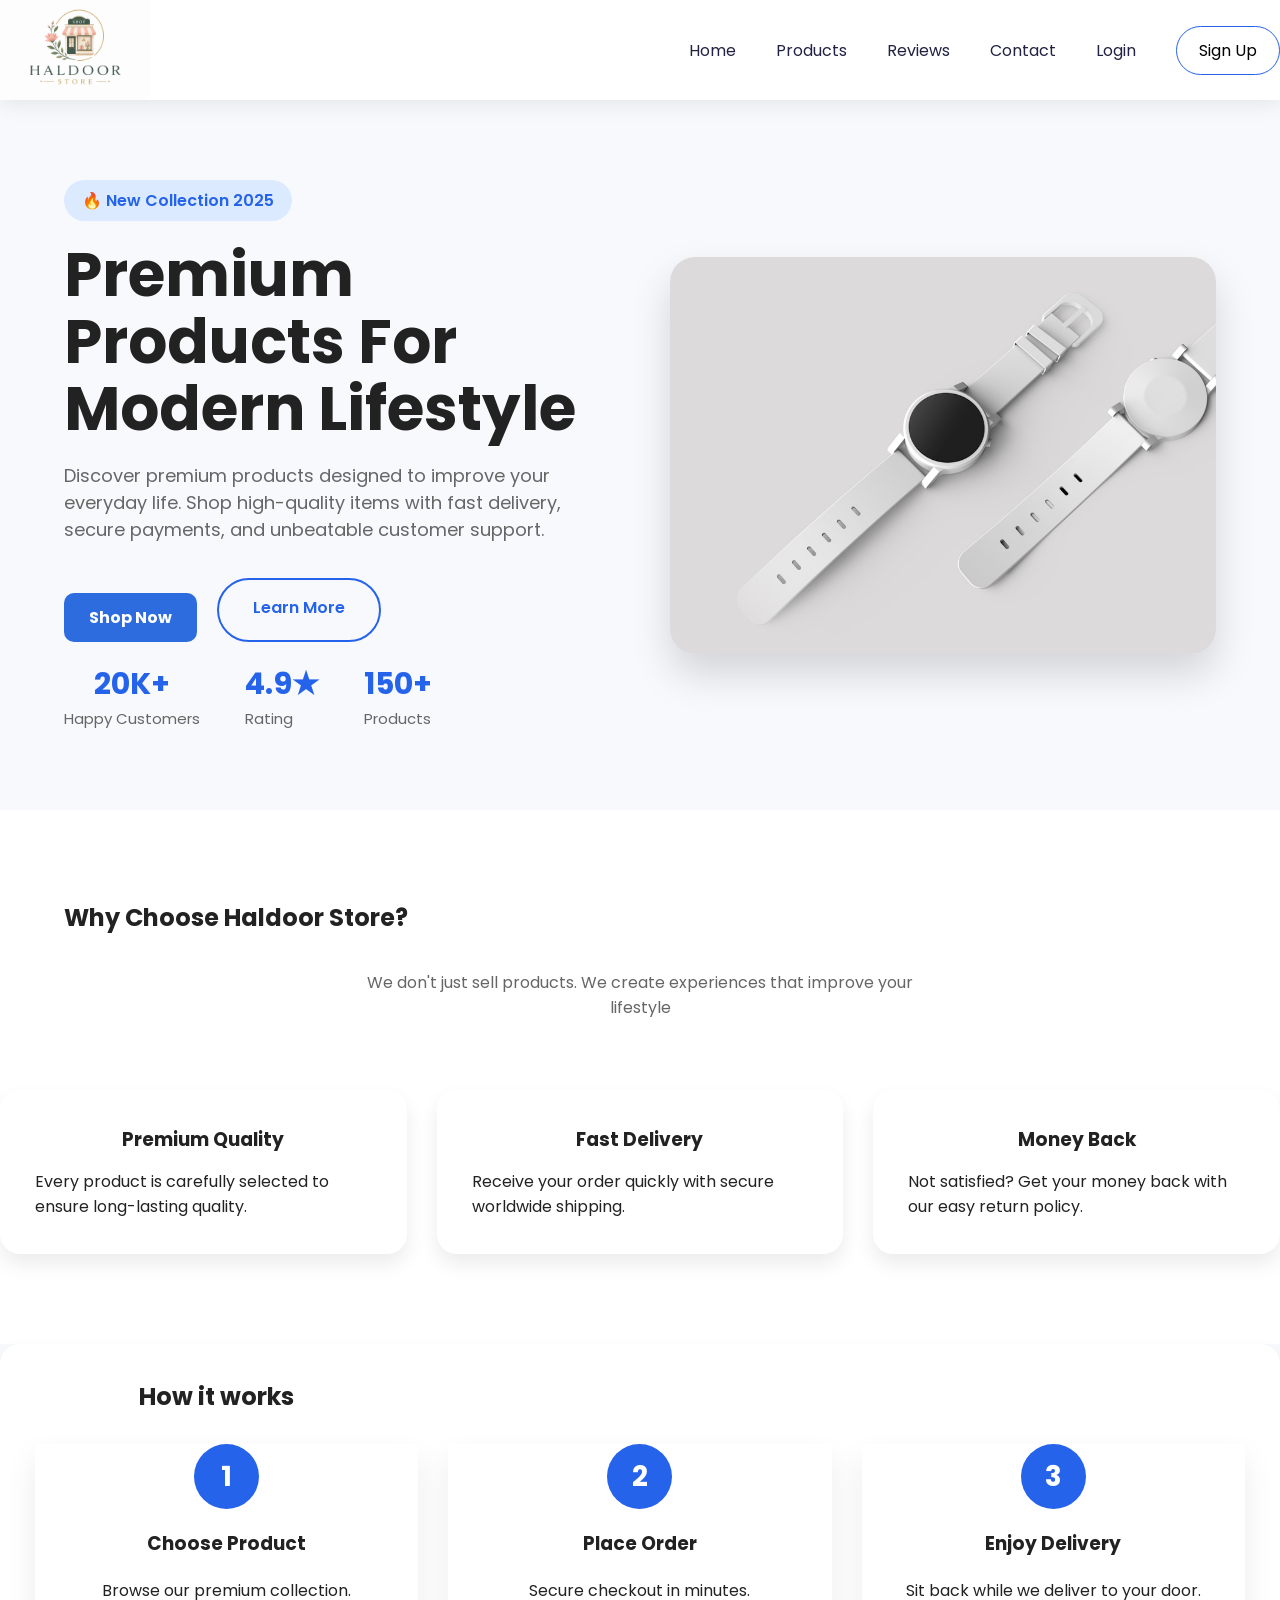
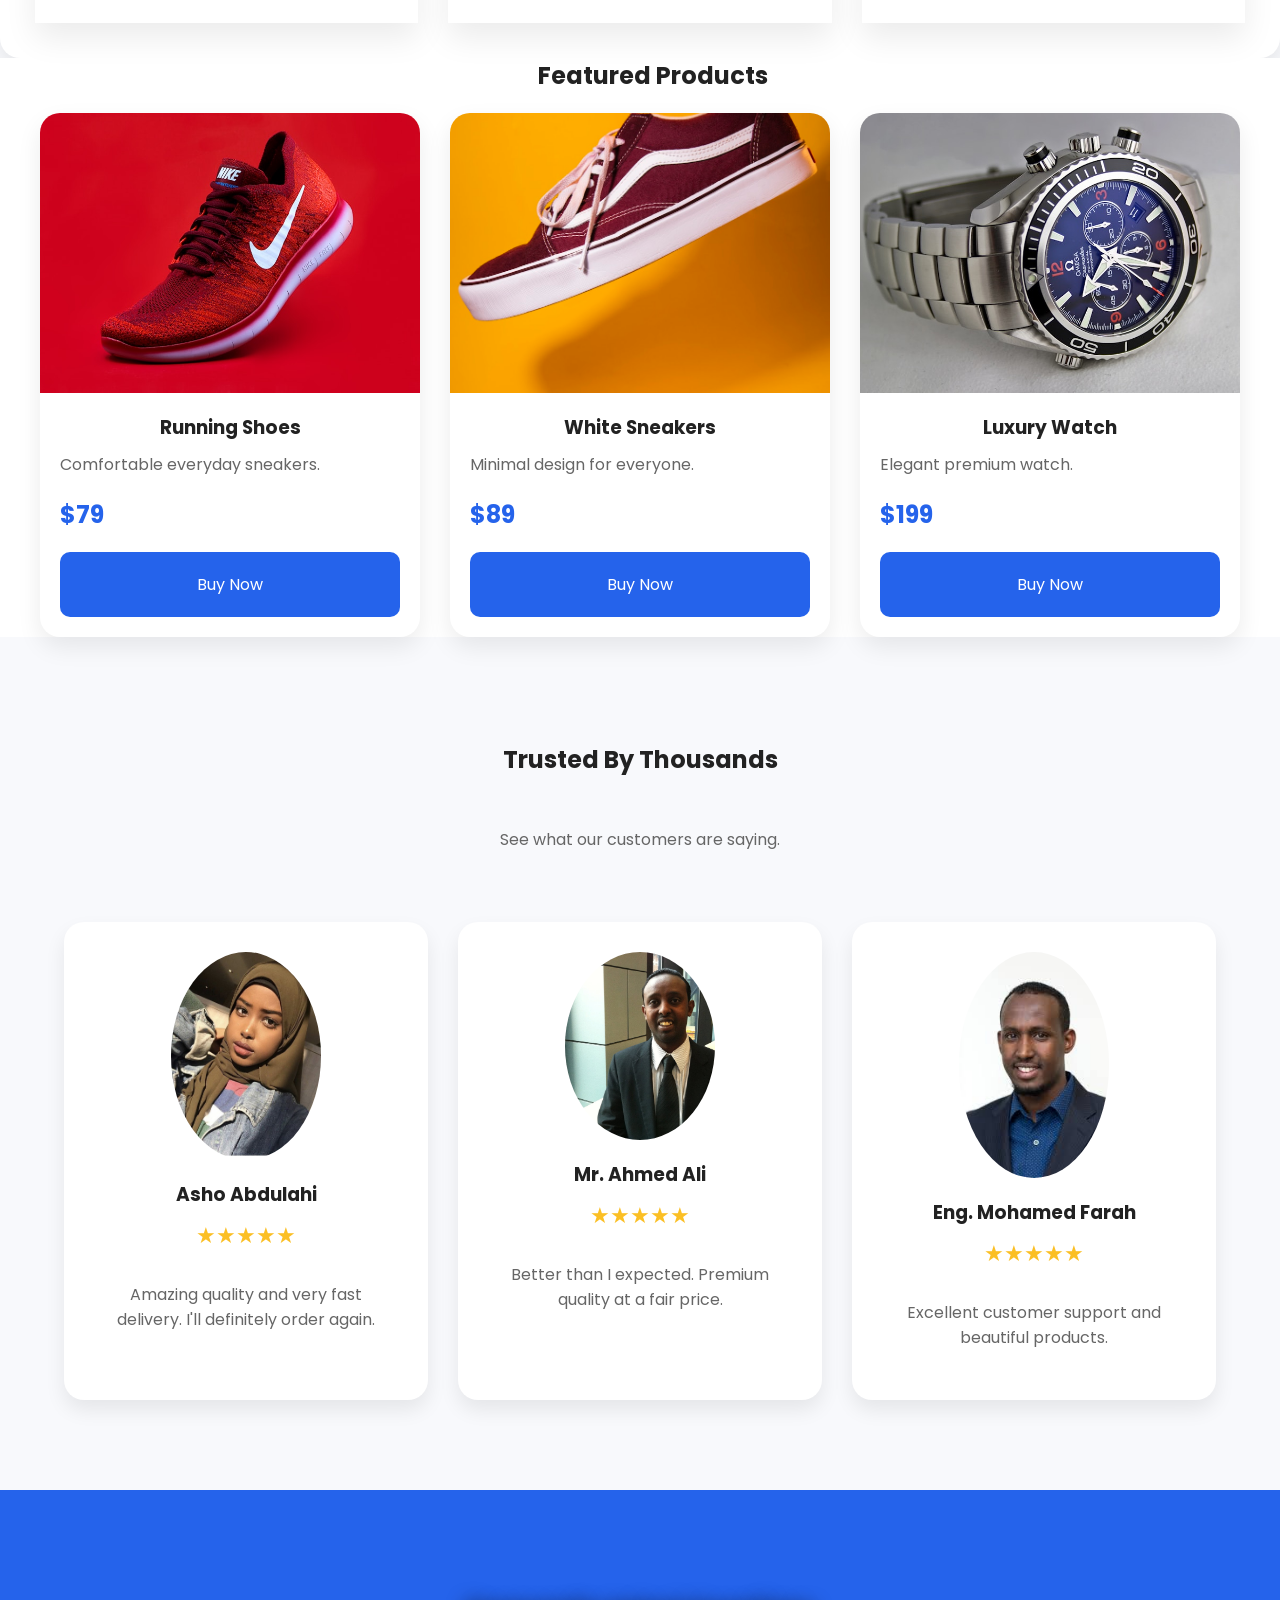
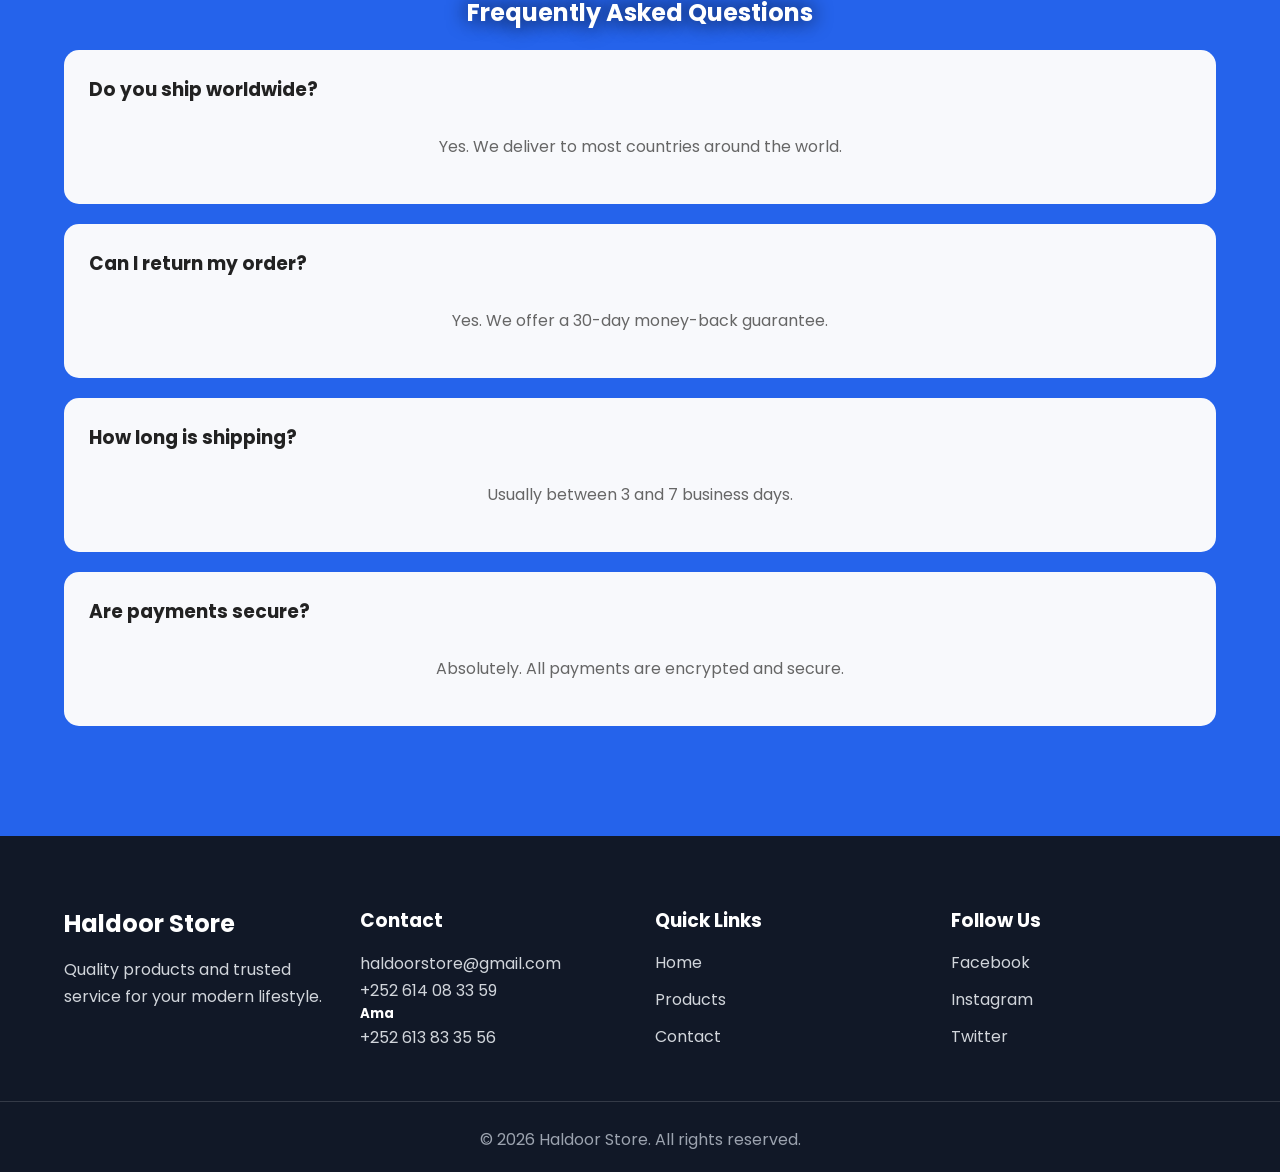
==== index.html @ 2390b9f6 "Add files via upload" ====
<!doctype html>
<html lang="en">

<head>
  <meta charset="UTF-8" />
  <meta name="viewport" content="width=device-width, initial-scale=1.0" />
  <title>Haldoor Store</title>
  <link rel="stylesheet" href="css/qurxin.css">
  <link rel="shortcut icon" href="images/favicon.png" type="image/x-icon">
</head>

<body>
  <header>
    <nav class="navbar">
      <div class="logo">
        <img src="images/logo.png" alt="Haldoor logo" />
      </div>
      <div class="links">
        <ul>
          <li><a href="index.html">Home</a></li>

          <li><a href="products.html">Products</a></li>

          <li><a href="Reviews.html">Reviews</a></li>

          <li><a href="contact.html">Contact</a></li>

          <li><a href="login.html">Login</a></li>

          <li><a href="register.html" class="btn-nav">Sign Up</a></li>

        </ul>
      </div>
    </nav>
  </header>
  <section class="hero">
    <div class="hero-text">
      <div class="hero-tag">
        <span> 🔥 New Collection 2025 </span>
      </div>
      <h1>Premium Products For Modern Lifestyle</h1>
      <p>
        Discover premium products designed to improve your everyday life. Shop
        high-quality items with fast delivery, secure payments, and unbeatable
        customer support.
      </p>
      <div class="hero-btns">
        <a href="products.html" class="btn"> Shop Now </a>
        <a href="#" class="btn-outline"> Learn More </a>
      </div>
      <div class="stats">
        <div>
          <h3>20K+</h3>
          <p>Happy Customers</p>
        </div>
        <div>

          <h3>4.9★</h3>

          <p>Rating</p>
        </div>

        <div>
          <h3>150+</h3>

          <p>Products</p>
        </div>
      </div>
    </div>
    <div class="hero-img">
      <img src="images/watch.jpg" alt="">
    </div>


  </section>
  <section class="value">
    <div class="container">
      <h1>Why Choose Haldoor Store?</h1>
      <p class="section-text">We don't just sell products. We create experiences that improve your lifestyle</p>
    </div>
    <div class="cards">

      <div class="card">

        <h3>Premium Quality</h3>

        <p>

          Every product is carefully selected to ensure long-lasting quality.

        </p>
      </div>
      <div class="card">
        <h3>Fast Delivery</h3>
        <p>Receive your order quickly with secure worldwide shipping.</p>

      </div>
      <div class="card">

        <h3>Money Back</h3>

        <p>

          Not satisfied?
          Get your money back with our easy return policy.

        </p>

  </section>
  <!-- HOW IT WORKS -->
  <section class="steps">
    <div class="container2">
      <h2>How it works</h2>
      <div class="step-grid">

        <div class="step">

          <div class="number">
            1
          </div>

          <h3>Choose Product</h3>

          <p>

            Browse our premium collection.

          </p>

        </div>

        <div class="step">

          <div class="number">
            2
          </div>

          <h3>Place Order</h3>

          <p>

            Secure checkout in minutes.

          </p>

        </div>

        <div class="step">

          <div class="number">
            3
          </div>

          <h3>Enjoy Delivery</h3>

          <p>

            Sit back while we deliver to your door.

          </p>

        </div>

      </div>

    </div>

  </section>
  <!-- FEATURED PRODUCTS -->
  <section class="products">

    <div class="container3">

      <h2>

        Featured Products

      </h2>

      <div class="product-grid">

        <div class="product">

          <img src="images/shoes2-product.jpg">

          <h3>Running Shoes</h3>

          <p>

            Comfortable everyday sneakers.

          </p>

          <span>$79</span>

          <a href="#">
            Buy Now
          </a>

        </div>

        <div class="product">

          <img src="images/shoes1.jpg">

          <h3>White Sneakers</h3>

          <p>

            Minimal design for everyone.

          </p>

          <span>$89</span>

          <a href="#">
            Buy Now
          </a>

        </div>

        <div class="product">

          <img src="images/watchp-product.jpg">

          <h3>Luxury Watch</h3>

          <p>

            Elegant premium watch.

          </p>

          <span>$199</span>

          <a href="#">
            Buy Now
          </a>

        </div>

      </div>

    </div>

  </section>


  </section>
  <!-- TESTIMONIALS -->

  <section class="testimonials">

    <div class="container">

      <h2>Trusted By Thousands</h2>

      <p class="section-text">
        See what our customers are saying.
      </p>

      <div class="testimonial-grid">

        <div class="testimonial">

          <img src="images/customer1.jpg">

          <h3>Asho Abdulahi</h3>

          <span>★★★★★</span>

          <p>
            Amazing quality and very fast delivery.
            I'll definitely order again.
          </p>

        </div>

        <div class="testimonial">

          <img src="images/customer3.jpg">

          <h3>Mr. Ahmed Ali</h3>

          <span>★★★★★</span>

          <p>
            Better than I expected.
            Premium quality at a fair price.
          </p>

        </div>

        <div class="testimonial">

          <img src="images/customer2.jpg">

          <h3>Eng. Mohamed Farah</h3>

          <span>★★★★★</span>

          <p>
            Excellent customer support and beautiful products.
          </p>

        </div>

      </div>

    </div>


  </section>

  <!-- FAQ -->

  <section class="faq">

    <div class="container">

      <h2 style="margin-bottom: 5px;">Frequently Asked Questions</h2>

      <div class="faq-box">

        <h3>Do you ship worldwide?</h3>

        <p>
          Yes. We deliver to most countries around the world.
        </p>

      </div>

      <div class="faq-box">

        <h3>Can I return my order?</h3>

        <p>
          Yes. We offer a 30-day money-back guarantee.
        </p>

      </div>

      <div class="faq-box">

        <h3>How long is shipping?</h3>

        <p>
          Usually between 3 and 7 business days.
        </p>

      </div>

      <div class="faq-box">

        <h3>Are payments secure?</h3>

        <p>
          Absolutely. All payments are encrypted and secure.
        </p>

      </div>

    </div>

  </section>
  <!-- FOOTER -->
  <footer>
    <div class="containerf footer-grid">
      <div>
        <h2>Haldoor Store</h2>
        <p>Quality products and trusted service for your modern lifestyle.</p>
      </div>
      <div>
        <h3>Contact</h3>
        <p>haldoorstore@gmail.com</p>
        <p>+252 614 08 33 59</p>
        <h5>Ama</h5>
        <p>+252 613 83 35 56</p>
      </div>
      <div>
        <h3>Quick Links</h3>
        <a href="index.html">Home</a>
        <a href="products.html">Products</a>
        <a href="contact.html">Contact</a>
      </div>
      <div>
        <h3>Follow Us</h3>
        <a href="#">Facebook</a>
        <a href="#">Instagram</a>
        <a href="#">Twitter</a>
      </div>
    </div>
    <div class="copyright">&copy; 2026 Haldoor Store. All rights reserved.</div>
  </footer>


</body>

</html>
---- css/qurxin.css ----
@import url("https://fonts.googleapis.com/css2?family=Poppins:wght@100;200;300;400;500;600;700;800;900&display=swap");

* {
  margin: 0;
  padding: 0;
  box-sizing: border-box;
}
body {
  font-family: "Poppins", sans-serif;
  background: #f8f9fc;
  color: #222;
}
header {
  background: #fff;
  position: sticky;
  top: 0;
  box-shadow: 0 5px 20px rgba(0, 0, 0, 0.08);
  z-index: 999;
}
.navbar {
  display: flex;
  justify-content: space-between;
  align-items: center;
}
.links ul {
  display: flex;
  list-style: none;
  align-items: center;
  gap: 40px;
  justify-content: space-between;
}
.links ul li a {
  text-decoration: none;
  color: #224;
}
.links a:hover {
  color: #719367;
}
.btn-nav {
  padding: 12px 22px;
  border-radius: 50px;
  border: 1px solid #2563eb;
  margin-bottom: 17px;
}
.navbar .btn-nav {
  text-decoration: none;
  color: #000;
}
.navbar .btn-nav:hover {
  background: #2563eb;
  color: white;
}
.btn-outline a{
    text-decoration: none;
}
.btn-outline a:hover{
    text-decoration: underline;
}

.logo img {
  width: 150px;
}
img {
  max-width: 100%;
  display: block;
}
/*hero*/
.hero {
  display: grid;
  grid-template-columns: repeat(2, 1fr);
  align-items: center;
  gap: 60px;
  width: 90%;
  max-width: 1200px;
  margin: auto;
  padding: 80px 0;
}
.hero-tag {
  display: inline-block;
  background: #dbeafe;
  color: #2563eb;
  padding: 8px 18px;
  border-radius: 30px;
  margin-bottom: 20px;
  font-weight: 600;
}
.hero h1 {
  font-size: 61px;
  line-height: 1.1;
  margin-bottom: 20px;
}
.hero p {
  font-size: 18px;
  color: #666;
  margin-bottom: 35px;
}
.hero-btns {
  display: flex;
  gap: 20px;
  border-radius: 40px;
  font-weight: 600;
}
.btn {
  background: #2563eb;
  color: white;
  border-radius: 40px;
  font-weight: 600;
  padding: 16px 34px;
  text-decoration: none;
}
.btn:hover {
  background: #1747b8;
}
.btn-outline {
  border: 2px solid #2563eb;
  padding: 15px 34px;
  border-radius: 40px;
  color: #2563eb;
  font-weight: 600;
  text-decoration: none;
}
.btn-outline:hover{
    text-decoration:underline;

}
.btn-outline:active {
  background: #224;
}
.btn-outline:hover {
  background: rgb(189, 189, 203);
}
.stats {
  display: flex;
  gap: 45px;
  flex-wrap: wrap;
}
.stats p {
  margin: 0;
  font-size: 15px;
}
.stats h3 {
  font-size: 30px;
  margin-top: 20px;
  color: #2563eb;
}
.hero-img img {
  border-radius: 25px;
  box-shadow: 0 20px 40px rgba(0, 0, 0, 0.15);
}
/* value */

.value {
  background: white;
}
.cards {
  display: grid;
  grid-template-columns: repeat(3, 1fr);
  gap: 30px;
}
.card {
  background: #fff;
  padding: 35px;
  border-radius: 20px;
  box-shadow: 0 10px 20px rgba(0, 0, 0, 0.08);
}
.card:hover {
  transform: translateY(-10px);
}
.card h3 {
  margin-bottom: 15px;
}
.container {
  width: 90%;
  max-width: 1200px;
  margin: auto;
}

section {
  padding: 90px 0;
}
h1,
h2,
h3 {
  font-weight: 700;
}
.section-text {
  text-align: center;
  max-width: 650px;
  margin: 15px auto 50px;
  color: #666;
}
.container h1 {
  font-weight: 700;
}

/* steps  */

.steps {
  background: white;
}
.step-grid {
  display: grid;
  grid-template-columns: repeat(3, 1fr);
  gap: 30px;
}
.steps {
  background: white;
  padding: 35px;
  text-align: center;
  border-radius: 20px;
  box-shadow: 0 10px 20px rgba(0, 0, 0, 0.08);
}
.number {
  background: #2563eb;
  border-radius: 50%;
  width: 65px;
  height: 65px;
  margin: auto;
  color: white;
  display: flex;
  justify-content: center;
  align-items: center;
  font-size: 28px;
  font-weight: bold;
  margin-bottom: 20px;
}
.step p {
  margin-bottom: 20px;
}
.container2 h2 {
  margin-right: 70%;
  margin-bottom: 30px;
  font-weight: 700;
}
.step {
  box-shadow: 0 15px 30px rgba(0, 0, 0, 0.08);
}
.step h3 {
  margin: 20px 0;
}
/* features products  */
.products {
  background: #fff;
  padding: 0 40px;
}
.product-grid {
  display: grid;
  grid-template-columns: repeat(3, 1fr);
  gap: 30px;
}
.product {
  background: #fff;
  border-radius: 20px;
  overflow: hidden;
  box-shadow: 0 10px 25px rgba(0, 0, 0, 0.08);
}
.product img {
  width: 100%;
  height: 280px;
  object-fit: cover;
}
.product:hover {
  transform: translateY(-10px);
}
.product h3 {
  padding: 20px 20px 10px;
}
.product p {
  padding: 0 20px;
  color: #666;
}
.product span {
  display: block;
  padding: 20px;
  font-size: 24px;
  font-weight: 700;
  color: #2563eb;
}
.product a {
  display: block;
  margin: 0 20px 20px;
  text-align: center;
  background: #2563eb;
  color: white;
  border-radius: 10px;
  text-decoration: none;
  padding: 20px;
}
.products h2 {
  margin-bottom: 20px;
  margin-left: 25px;
}
/* testimonials */
.testimonials {
  background: #f8f9fc;
}
.testimonial-grid {
  display: grid;
  grid-template-columns: repeat(3, 1fr);
  gap: 30px;
}
.testimonial {
  background: #fff;
  padding: 30px;
  border-radius: 20px;
  text-align: center;
  box-shadow: 0 10px 20px rgba(0, 0, 0, 0.08);
}
.testimonial img {
  width: 150px;
  height: auto;
  object-fit: cover;
  border-radius: 50%;
  margin: auto;
  margin-bottom: 20px;
}

.testimonial span {
  color: #fbbf24;
  font-size: 22px;
  display: block;
  margin: 10px 0;
}
/* frequantly asked quastions */
.faq {
  background: #2563eb;
}
.faq-box {
  background-color: #f8f9fc;
  padding: 25px;
  border-radius: 15px;
  margin-bottom: 20px;
}
.faq-box h3 {
  margin-bottom: 10px;
  text-align: left;
}
.faq .container h2 {
  color: white;
  text-shadow: 0 0 20px #080809;
}
/* footer */
footer {
  background: #111827;
  color: #fff;
  padding: 70px 0 20px;
}

.containerf {
  width: 90%;
  max-width: 1200px;
  margin: auto;
}

.footer-grid {
  display: grid;
  grid-template-columns: repeat(4, 1fr);
  gap: 30px;
}

.footer-grid h2,
.footer-grid h3 {
  margin-bottom: 15px;
  text-align: left;
}

.footer-grid p {
  color: #d1d5db;
  line-height: 1.7;
}

.footer-grid a {
  display: block;
  text-decoration: none;
  color: #d1d5db;
  margin-top: 12px;
  transition: 0.3s;
}

.footer-grid a:hover {
  color: #36d150;
}

.copyright {
  text-align: center;
  margin-top: 50px;
  padding-top: 25px;
  border-top: 1px solid rgba(255, 255, 255, 0.15);
  color: #9ca3af;
}
/* search product */
.search-box {
  position: relative;
  width: 157px;
  margin: 0 70px;
}
.search-box input {
  width: 100%;
  padding: 14px 50px 14px 18px;
  border: 2px solid #ddd;
  outline: none;
  font-size: 16px;
  background: #fff;
  box-shadow: 0 5px 15px rgba(0, 0, 0, 0.08);
  border-radius: 50px;
}

.search-box input:hover {
  width: 230px;
}

.search-box input::placeholder {
  color: #999;
}
/* review saction */
.review {
  width: 90%;
}
.review-rate p {
  text-align: center;
}
/* Customer Success Stories */

.success {
  background: #f8f9fc;
  padding-bottom: 30px;
  margin-bottom: 70px;
}

.success .title {
  text-align: center;
}

.success .title h2 {
  font-size: 40px;
  margin-bottom: 15px;
}

.success .title p {
  color: #666;
  max-width: 650px;
  margin: auto;
  margin-bottom: 30px;
}

.success-container {
  display: grid;
  grid-template-columns: repeat(2, 1fr);
  gap: 30px;
}

.story-card {
  background: #fff;
  padding: 35px;
  border-radius: 20px;
  box-shadow: 0 10px 25px rgba(0, 0, 0, 0.08);
  transition: 0.3s;
}

.story-card:hover {
  transform: translateY(-8px);
}

.story-card h3 {
  margin-bottom: 20px;
  color: #2563eb;
}

.story-card p {
  color: #555;
  line-height: 1.8;
}
/* rating review */
.rating-section {
  padding: 20px 0;
}

.container-rt {
  margin: auto;
  width: 100%;
  background: #fff;
  padding: 40px;
  border-radius: 12px;
  box-shadow: 0 10px 30px rgba(0, 0, 0, 0.08);
}

h2,
h3 {
  text-align: center;
}

.ratings p {
  display: flex;
  justify-content: space-between;
  padding: 8px 0;
  border-bottom: 1px solid #eee;
  font-size: 16px;
}

.features {
  list-style: none;
  padding: 0;
  margin-top: 20px;
}

.features li {
  padding: 8px 0;
  position: relative;
  padding-left: 20px;
  list-style-type: circle;
}
/* call to action */

.cta {
  text-align: center;
  margin-top: 30px;
  padding: 20px;
  background: #f0f4ff;
  border-radius: 10px;
}

.btn {
  display: inline-block;
  margin-top: 15px;
  padding: 12px 25px;
  background: #2d6cdf;
  color: white;
  text-decoration: none;
  border-radius: 10px;
  font-weight: bold;
}

.btn:hover {
  background: #1b4fb8;
}
/* login form */
.login-section {
  min-height: 100vh;
  display: flex;
  justify-content: center;
  align-items: center;
  background: #f8f9fc;
  padding: 40px 20px;
}

.login-form {
  width: 100%;
  max-width: 420px;
  background: #fff;
  padding: 40px;
  border-radius: 15px;
  box-shadow: 0 10px 30px rgba(0, 0, 0, 0.1);
}

.login-form h2 {
  text-align: center;
  color: #111827;
  margin-bottom: 10px;
}

.login-form p {
  text-align: center;
  color: #6b7280;
  margin-bottom: 25px;
}

.input-box {
  margin-bottom: 20px;
}

.input-box label {
  display: block;
  margin-bottom: 8px;
  font-weight: 600;
  color: #374151;
}

.input-box input {
  width: 100%;
  padding: 14px;
  border: 1px solid #d1d5db;
  border-radius: 8px;
  outline: none;
  font-size: 16px;
}

.input-box input:focus {
  border-color: #2563eb;
}

.remember {
  display: flex;
  justify-content: space-between;
  align-items: center;
  margin-bottom: 25px;
  font-size: 14px;
}

.remember a {
  text-decoration: none;
  color: #5236d1;
}

button {
  width: 100%;
  padding: 14px;
  background: #36d150;
  color: #fff;
  border: none;
  border-radius: 8px;
  font-size: 16px;
  cursor: pointer;
  transition: 0.3s;
}

button:hover {
  background: #2bb143;
}

.register {
  margin-top: 20px;
  text-align: center;
}

.register a {
  text-decoration: none;
  color: #36d150;
  font-weight: bold;
}
/* regoster */
.register-section {
  min-height: 100vh;
  display: flex;
  justify-content: center;
  align-items: center;
  background: #f8f9fc;
  padding: 40px 20px;
}

.register-form {
  width: 100%;
  max-width: 450px;
  background: #fff;
  padding: 40px;
  border-radius: 15px;
  box-shadow: 0 10px 30px rgba(0, 0, 0, 0.1);
}

.register-form h2 {
  text-align: center;
  color: #111827;
  margin-bottom: 10px;
}

.register-form p {
  text-align: center;
  color: #6b7280;
  margin-bottom: 25px;
}

.input-box {
  margin-bottom: 18px;
}

.input-box label {
  display: block;
  margin-bottom: 8px;
  font-weight: 600;
  color: #374151;
}

.input-box input {
  width: 100%;
  padding: 14px;
  border: 1px solid #d1d5db;
  border-radius: 8px;
  outline: none;
  font-size: 16px;
  transition: 0.3s;
}

.input-box input:focus {
  border-color: #36d150;
}

.terms {
  margin: 20px 0;
  font-size: 14px;
  color: #4b5563;
}

.terms input {
  margin-right: 8px;
}

button {
  width: 100%;
  padding: 14px;
  background: #36d150;
  color: #fff;
  border: none;
  border-radius: 8px;
  font-size: 16px;
  font-weight: 600;
  cursor: pointer;
  transition: 0.3s;
}

button:hover {
  background: #2bb143;
}

.login-link {
  margin-top: 20px;
  text-align: center;
}

.login-link a {
  color: #36d150;
  text-decoration: none;
  font-weight: 600;
}

.login-link a:hover {
  text-decoration: underline;
}
/* about */

.about-hero {
  padding: 70px 0;
  background: #f8f9fc;
}

.about-hero .container {
  width: 90%;
  max-width: 1200px;
  margin: auto;
  display: grid;
  grid-template-columns: repeat(2, 1fr);
  align-items: center;
  gap: 60px;
}

.about-image img {
  width: 100%;
  border-radius: 20px;
  box-shadow: 0 15px 30px rgba(0, 0, 0, 0.12);
}

.about-content .tag {
  display: inline-block;
  background: #dbeafe;
  color: #2563eb;
  padding: 8px 18px;
  border-radius: 30px;
  font-weight: 600;
  margin-bottom: 20px;
}

.about-content h1 {
  font-size: 52px;
  margin-bottom: 20px;
  line-height: 1.2;
}

.about-content p {
  color: #666;
  font-size: 18px;
  line-height: 1.8;
  margin-bottom: 35px;
}

.about-content .btn {
  display: inline-block;
  background: #2563eb;
  color: #fff;
  padding: 15px 35px;
  border-radius: 50px;
  text-decoration: none;
  transition: 0.3s;
}

.about-content .btn:hover {
  background: #1d4ed8;
}
/* Our Story */

.our-story {
  padding: 90px 0;
  background: #f8f9fc;
}

.our-story .container {
  width: 90%;
  max-width: 1200px;
  margin: auto;
  display: grid;
  grid-template-columns: repeat(2, 1fr);
  gap: 60px;
  align-items: center;
}
.story-image img {
  border-radius: 20px;
}

.story-content .tag {
  display: inline-block;
  background: #dbeafe;
  color: #2563eb;
  padding: 8px 18px;
  border-radius: 30px;
  font-weight: 600;
  margin-bottom: 20px;
}

.story-content h2 {
  font-size: 42px;
  margin-bottom: 20px;
  line-height: 1.2;
}

.story-content p {
  color: #666;
  font: size 18px;
}

/* Mission & Vision */

.mission-vision {
  padding: 90px 0;
  background: #fff;
}

.mission-vision .container {
  width: 90%;
  max-width: 1200px;
  margin: auto;
  display: grid;
  grid-template-columns: repeat(2, 1fr);
  gap: 35px;
}

.mission-card,
.vision-card {
  background: #f8f9fc;
  padding: 40px;
  border-radius: 20px;
  box-shadow: 0 10px 25px rgba(0, 0, 0, 0.08);
  transition: 0.3s;
}

.mission-card:hover,
.vision-card:hover {
  transform: translateY(-8px);
}

.mission-card h2,
.vision-card h2 {
  color: #2563eb;
  margin-bottom: 20px;
  font-size: 30px;
}

.mission-card p,
.vision-card p {
  color: #555;
  line-height: 1.8;
  font-size: 17px;
}
/* Why Choose Us */

.why-choose {
  padding: 90px 0;
  background: #fff;
}

.why-choose .container {
  width: 90%;
  max-width: 1200px;
  margin: auto;
}

.section-title {
  text-align: center;
  margin-bottom: 60px;
}

.section-title .tag {
  display: inline-block;
  background: #dbeafe;
  color: #2563eb;
  padding: 8px 18px;
  border-radius: 30px;
  font-weight: 600;
  margin-bottom: 20px;
}

.section-title h2 {
  font-size: 42px;
  margin-bottom: 15px;
}

.section-title p {
  color: #666;
  max-width: 650px;
  margin: auto;
  line-height: 1.8;
}

.choose-grid {
  display: grid;
  grid-template-columns: repeat(3, 1fr);
  gap: 30px;
}

.choose-card {
  background: #f8f9fc;
  padding: 35px;
  border-radius: 20px;
  text-align: center;
  box-shadow: 0 10px 20px rgba(0, 0, 0, 0.08);
  transition: 0.3s;
}

.choose-card:hover {
  transform: translateY(-8px);
}

.choose-card h3 {
  color: #2563eb;
  margin-bottom: 15px;
}

.choose-card p {
  color: #555;
  line-height: 1.8;
}
/* contact */
.contact-text .tag {
  display: inline-block;
  background: #dbeafe;
  color: #2563eb;
  padding: 8px 18px;
  border-radius: 30px;
  font-weight: 600;
  margin-bottom: 20px;
}

.contact-hero {
  background: #f8f9fc;
  padding: 70px;
}
.contact-hero .container {
  width: 90%;
  display: grid;
  grid-template-columns: repeat(2, 1fr);
  align-items: center;
  gap: 60px;
}
.contact-content .tag {
  display: inline-block;
  background: #b4cdee;
  color: #2563eb;
  padding: 8px 18px;
  border-radius: 30px;
  font-weight: 600;
  margin-bottom: 25px;
}
.contact-content h1 {
  margin-top: 20px;
  font-size: 52px;
  line-height: 1.2;
}
.contact-content p {
  margin-top: 20px;
  line-height: 1.8;
  color: #666;
}
.contact-image video {
  width: 100%;
  box-shadow: 0 4px 30px rgba(0, 0, 0, 0.08);
  border-radius: 20px;
}

/* contact information */
.contact-info {
  background: #f8f9fc;
  padding: 70px 0;
}
.container p {
  text-align: center;
  padding: 20px;
  color: #666;
}
.container h2 {
  text-align: center;
  padding: 15px 0;
}
.information {
  display: block;
  align-items: center;
  margin: auto;
}
.addres-info {
  display: inline-block;
}
.info-box {
  display: flex;
  align-items: flex-start;
  gap: 20px;
  margin-bottom: 30px;
  margin-top: 30px;
  padding: 30px 0;
}
.text {
  margin-top: 20px;
}
.text p {
  margin-bottom: 30px;
}

.info-conatain {
  background: #111827;
}

.icon {
  width: 55px;
  height: 55px;
  background: #fff;
  border-radius: 50%;
  display: flex;
  justify-content: center;
  align-items: center;
  flex-shrink: 0;
}

.icon img {
  width: 22px;
  height: 22px;
  object-fit: contain;
}

.text h3 {
  color: #00a8e8;
  margin-bottom: 6px;
  font-size: 22px;
}

.text p {
  color: #666;
  margin-top: 20px;
  line-height: 1.7;
}
/* contact form */

.contact-form-section {
  padding: 70px 0;
  background: #fff;
}

.contact-form-section .container {
  width: 90%;
  max-width: 1200px;
  margin: auto;
}

.contact-form-section h2 {
  font-size: 36px;
  margin-bottom: 15px;
}

.contact-form-section p {
  color: #666;
  max-width: 700px;
  margin-bottom: 35px;
  text-align: center;
}
.contact-grid {
  display: grid;
  grid-template-columns: 1.5fr 1fr;
  gap: 40px;
  align-items: start;
}
.contact-form {
  background: #f8f9fc;
  padding: 30px;
  border-radius: 20px;
  box-shadow: 0 10px 30px rgba(0, 0, 0, 0.05);
}
.input-box {
  margin-bottom: 20px;
}
.input-box label {
  display: block;
  margin-bottom: 10px;
  color: #1f2937;
  font-weight: 600;
}
.input-box input,
.input-box textarea {
  width: 100%;
  padding: 15px 18px;
  border: 1px solid #d1d5db;
  border-radius: 12px;
  outline: none;
  font-size: 16px;
  background: #fff;
}
.input-box textarea {
  min-height: 170px;
}
.contact-form .btn {
  background: #2563eb;
  color: #fff;
  border: none;
  padding: 16px 35px;
  border-radius: 50px;
  font-size: 16px;
  cursor: pointer;
}

.contact-form .btn:hover {
  background: #1747b8;
}
/* table supportes */

.contact-details {
  display: flex;
  flex-direction: column;
  gap: 20px;
}

.contact-details caption {
  color: #111827;
  margin-bottom: 10px;
}
.contact-details table {
  width: 100%;
  border-collapse: collapse;
}
.contact-details table td {
  text-align: center;
  padding: 10px 0;
  font-size: 18px;
  font-weight: 400;
}
table tr th{
    font-weight: bold;
}
tr:first-of-type {
  background: lightblue;
  color: rgb(63, 62, 62);
}
table .close {
  color: red;
}
table .close:hover{
    background: red;
    color: white;
}
.contact-details a {
  color: #4b5563;
  line-height: 1.8;
  text-decoration: none;
}

.contact-details a:hover {
  color: #2563eb;
}

/* responsf */
/* ===========================
   Responsive Design
=========================== */
/* ==========================
   Tablet (992px iyo ka yar)
========================== */
@media (max-width: 992px) {

  .contact-hero {
    padding: 60px 30px;
  }

  .contact-hero .container {
    grid-template-columns: 1fr;
    gap: 40px;
    text-align: center;
  }

  .contact-content h1 {
    font-size: 40px;
  }

  .contact-grid {
    grid-template-columns: 1fr;
    gap: 30px;
  }

  .info-box {
    gap: 15px;
  }

  .text h3 {
    font-size: 20px;
  }

}


/* ==========================
   Mobile (768px iyo ka yar)
========================== */
@media (max-width: 768px) {

  .contact-hero {
    padding: 50px 20px;
  }

  .contact-hero .container {
    width: 100%;
    grid-template-columns: 1fr;
    text-align: center;
    gap: 30px;
  }

  .contact-content h1 {
    font-size: 34px;
  }

  .contact-content p {
    font-size: 16px;
  }

  .contact-image video {
    border-radius: 15px;
  }

  .contact-info {
    padding: 50px 20px;
  }

  .information {
    width: 100%;
  }

  .info-box {
    flex-direction: column;
    align-items: center;
    text-align: center;
    padding: 20px 0;
  }

  .icon {
    width: 50px;
    height: 50px;
  }

  .text {
    margin-top: 10px;
  }

  .text h3 {
    font-size: 20px;
  }

  .contact-form-section {
    padding: 50px 20px;
  }

  .contact-form-section .container {
    width: 100%;
  }

  .contact-form-section h2 {
    font-size: 30px;
  }

  .contact-grid {
    grid-template-columns: 1fr;
    gap: 30px;
  }

  .contact-form {
    padding: 20px;
  }

  .contact-form .btn {
    width: 100%;
  }

  .contact-details table td,
  .contact-details table th {
    font-size: 15px;
    padding: 10px;
  }

}


/* ==========================
   Small Mobile (480px iyo ka yar)
========================== */
@media (max-width: 480px) {

  .contact-content h1 {
    font-size: 28px;
    line-height: 1.3;
  }

  .contact-content p {
    font-size: 15px;
  }

  .contact-content .tag,
  .contact-text .tag {
    font-size: 13px;
    padding: 6px 14px;
  }

  .contact-form {
    padding: 18px;
  }

  .input-box input,
  .input-box textarea {
    padding: 13px;
    font-size: 15px;
  }

  .contact-form .btn {
    padding: 14px;
    font-size: 15px;
  }

  .icon {
    width: 45px;
    height: 45px;
  }

  .icon img {
    width: 20px;
    height: 20px;
  }

  .text h3 {
    font-size: 18px;
  }

  .text p {
    font-size: 14px;
  }

  .contact-details {
    overflow-x: auto;
  }

  .contact-details table {
    min-width: 450px;
  }

}
@media (max-width: 992px) {
  header {
    height: auto;
    padding: 15px 0;
  }

  .navbar {
    flex-direction: column;
    gap: 20px;
    padding: 15px;
  }

  .links ul {
    flex-wrap: wrap;
    justify-content: center;
    gap: 20px;
  }

  .search-box {
    width: 100%;
    max-width: 300px;
    margin: 10px auto;
  }

  .search-box input:hover {
    width: 100%;
  }

  .hero,
  .cards,
  .step-grid,
  .product-grid,
  .testimonial-grid,
  .footer-grid,
  .success-container {
    grid-template-columns: 1fr;
  }

  .hero {
    text-align: center;
    gap: 40px;
  }

  .hero-btns {
    justify-content: center;
    flex-wrap: wrap;
  }

  .stats {
    justify-content: center;
    gap: 30px;
  }

  .hero h1 {
    font-size: 42px;
  }

  .hero p {
    font-size: 17px;
  }

  .container,
  .container2,
  .container3,
  .container-rt {
    width: 95%;
    margin: auto;
  }

  .products {
    padding: 20px;
  }

  .container2 h2 {
    margin-right: 0;
    text-align: center;
  }

  section {
    padding: 60px 20px;
  }

  .review {
    width: 100%;
  }
}

/* ===========================
   Mobile
=========================== */

@media (max-width: 600px) {
  .logo img {
    width: 120px;
  }

  .hero {
    padding: 40px 0;
  }

  .hero h1 {
    font-size: 32px;
    line-height: 1.2;
  }

  .hero p {
    font-size: 16px;
  }

  .hero-btns {
    flex-direction: column;
    align-items: center;
    width: 100%;
  }

  .btn,
  .btn-outline {
    width: 100%;
    max-width: 280px;
    text-align: center;
  }

  .stats {
    flex-direction: column;
    gap: 20px;
    align-items: center;
  }

  .product img {
    height: 220px;
  }

  .product h3,
  .product p,
  .product span {
    text-align: center;
  }

  .testimonial {
    padding: 20px;
  }

  .testimonial img {
    width: 110px;
  }

  .story-card {
    padding: 20px;
  }

  .container-rt {
    padding: 20px;
  }

  .cta {
    padding: 20px 15px;
  }

  .footer-grid {
    text-align: center;
  }

  .copyright {
    font-size: 14px;
  }
}
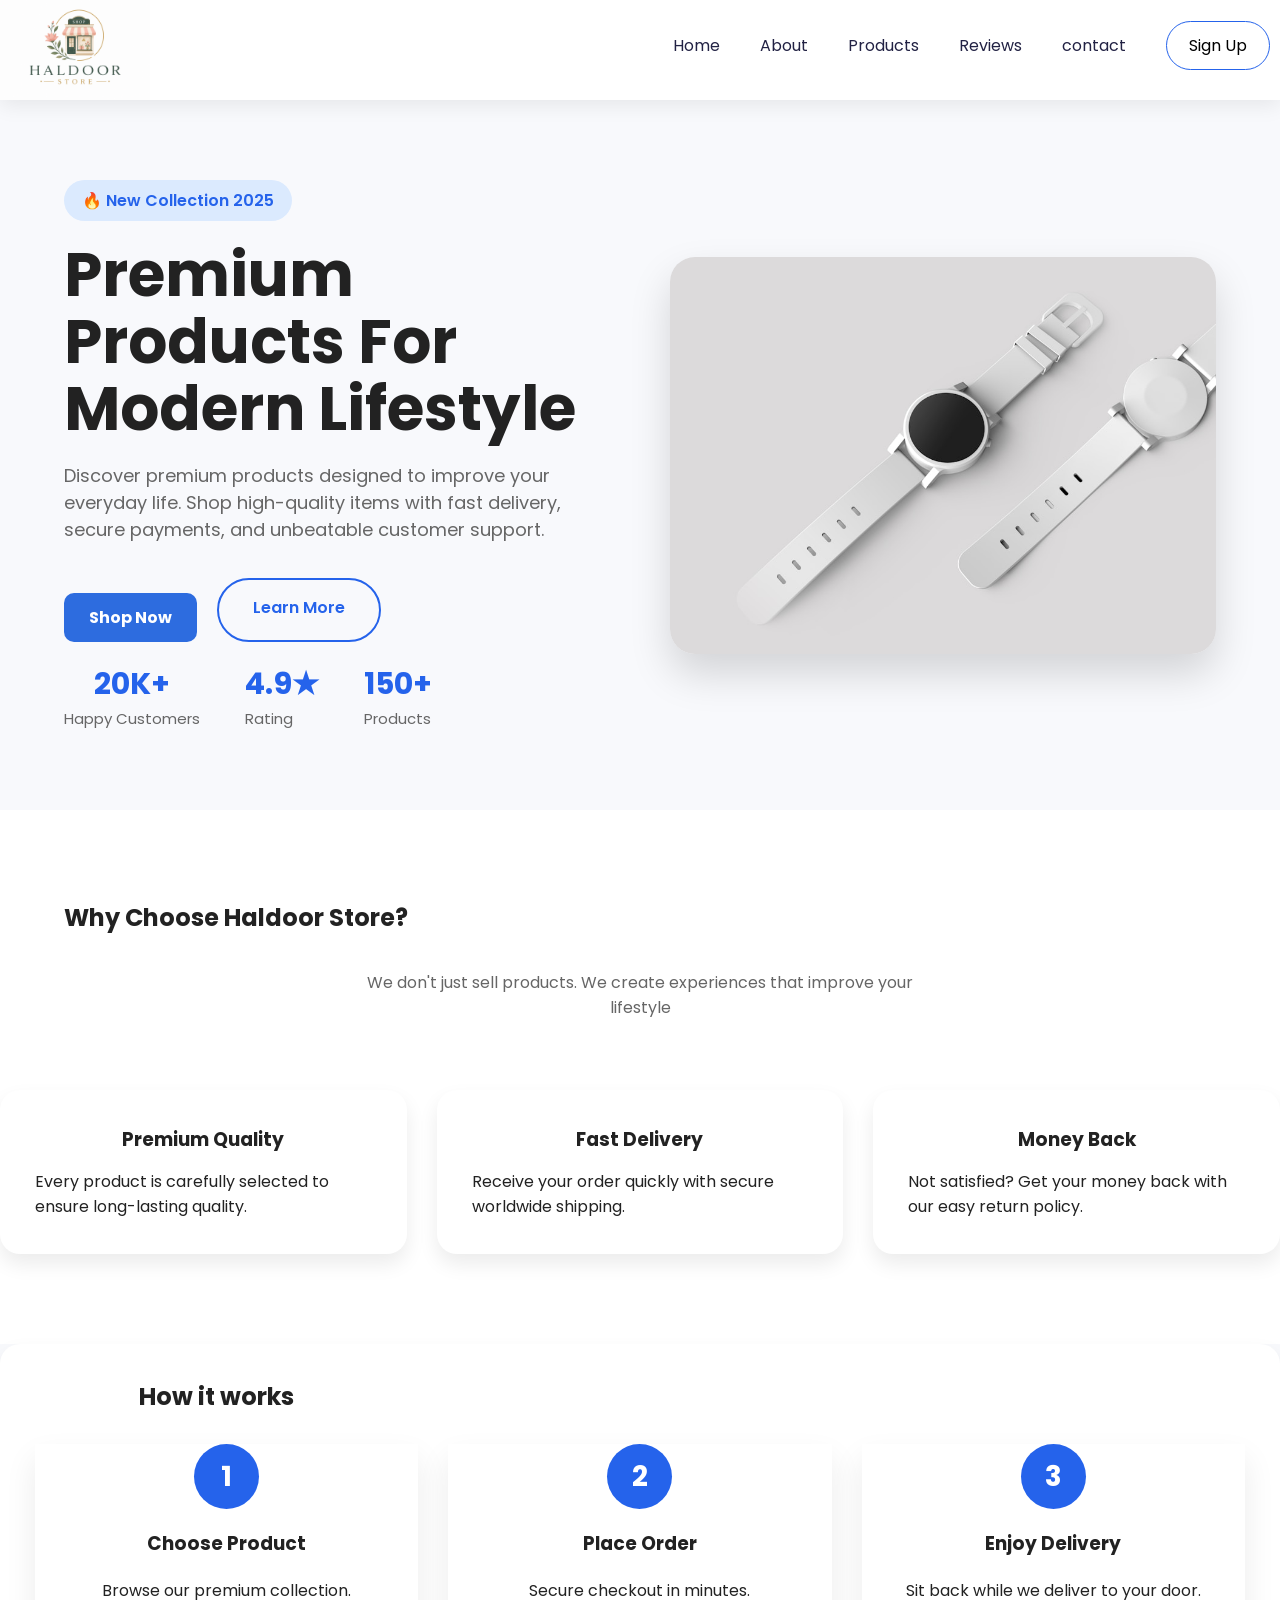
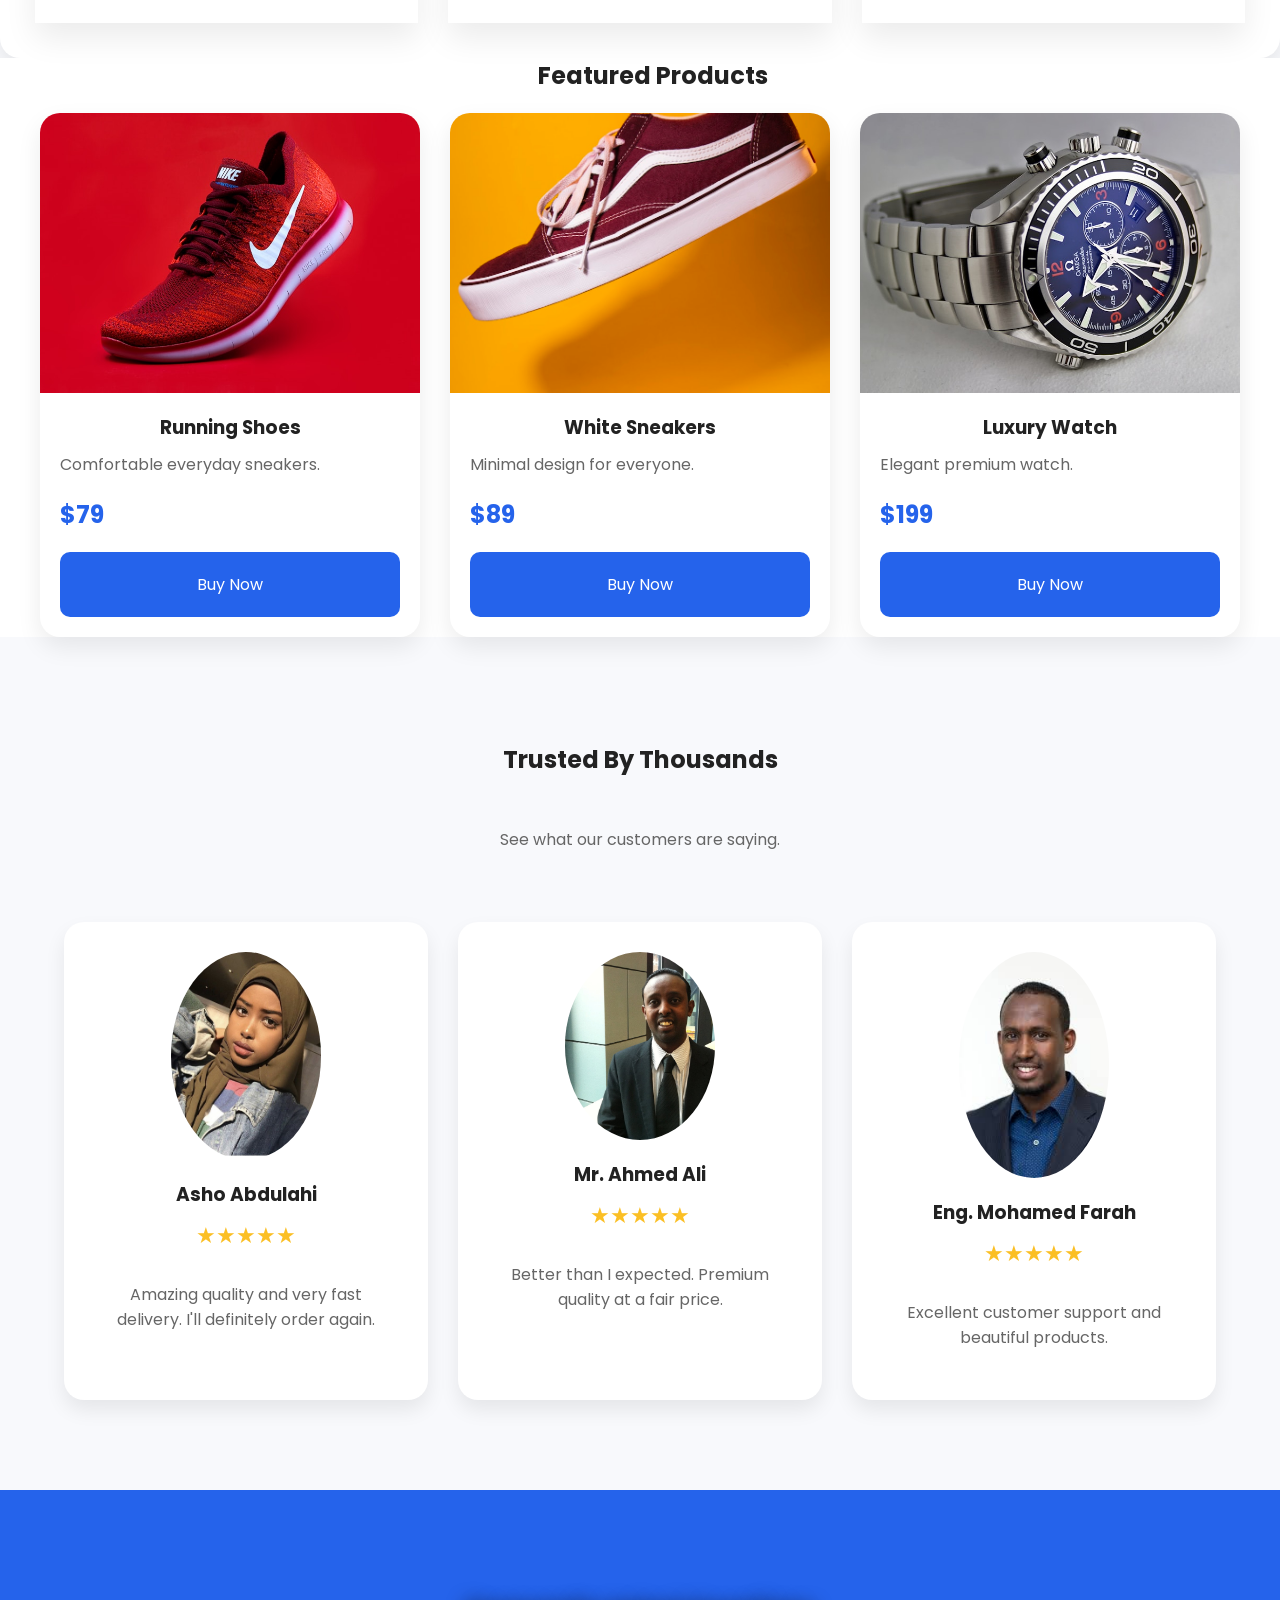
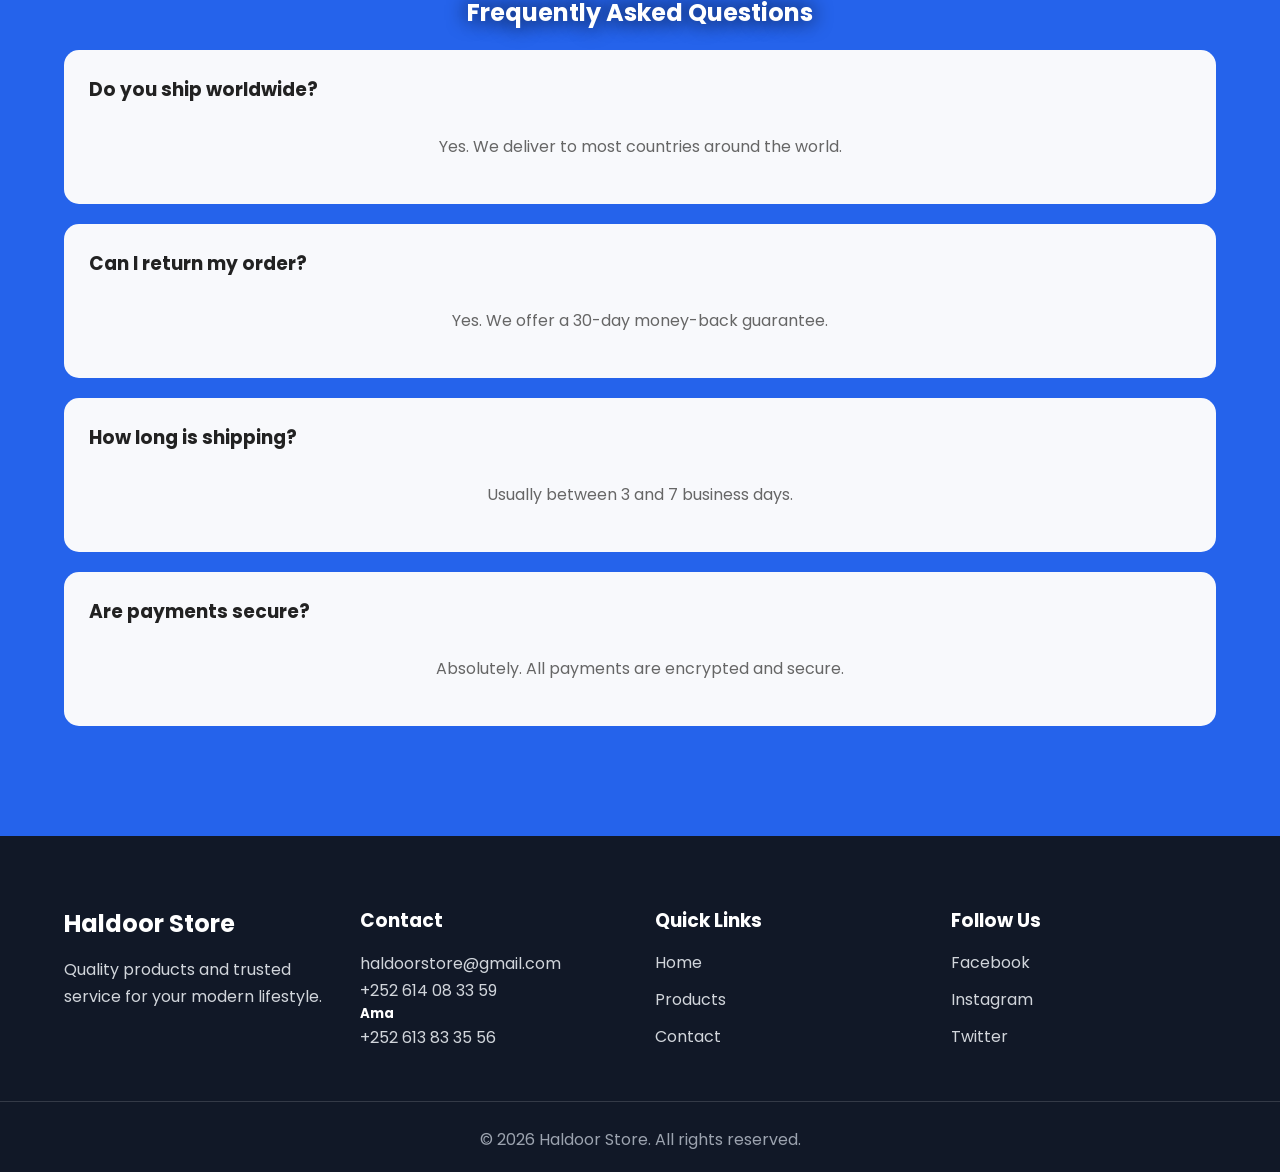
==== commit 5748e88a: "Update index.html" ====
--- a/index.html
+++ b/index.html
@@ -10,29 +10,31 @@
 </head>
 
 <body>
-  <header>
-    <nav class="navbar">
-      <div class="logo">
-        <img src="images/logo.png" alt="Haldoor logo" />
-      </div>
-      <div class="links">
-        <ul>
-          <li><a href="index.html">Home</a></li>
-
-          <li><a href="products.html">Products</a></li>
-
-          <li><a href="Reviews.html">Reviews</a></li>
-
-          <li><a href="contact.html">Contact</a></li>
-
-          <li><a href="login.html">Login</a></li>
-
-          <li><a href="register.html" class="btn-nav">Sign Up</a></li>
-
-        </ul>
-      </div>
-    </nav>
-  </header>
+<header>
+        <nav class="navbar">
+            <div class="logo">
+                <img src="images/logo.png" alt="Haldoor logo" />
+            </div>
+            <div class="links" style="margin-bottom: 10px; margin-right: 10px;">
+                <ul>
+                    <li><a href="index.html">Home</a></li>
+
+                    <li><a href="about.html">About</a></li>
+
+
+                    <li><a href="products.html">Products</a></li>
+
+                    <li><a href="Reviews.html">Reviews</a></li>
+
+
+                    <li><a href="contact.html">contact</a></li>
+
+                    <li><a href="register.html" class="btn-nav">Sign Up</a></li>
+
+                </ul>
+            </div>
+        </nav>
+    </header>
   <section class="hero">
     <div class="hero-text">
       <div class="hero-tag">
@@ -396,4 +398,4 @@
 
 </body>
 
-</html>+</html>
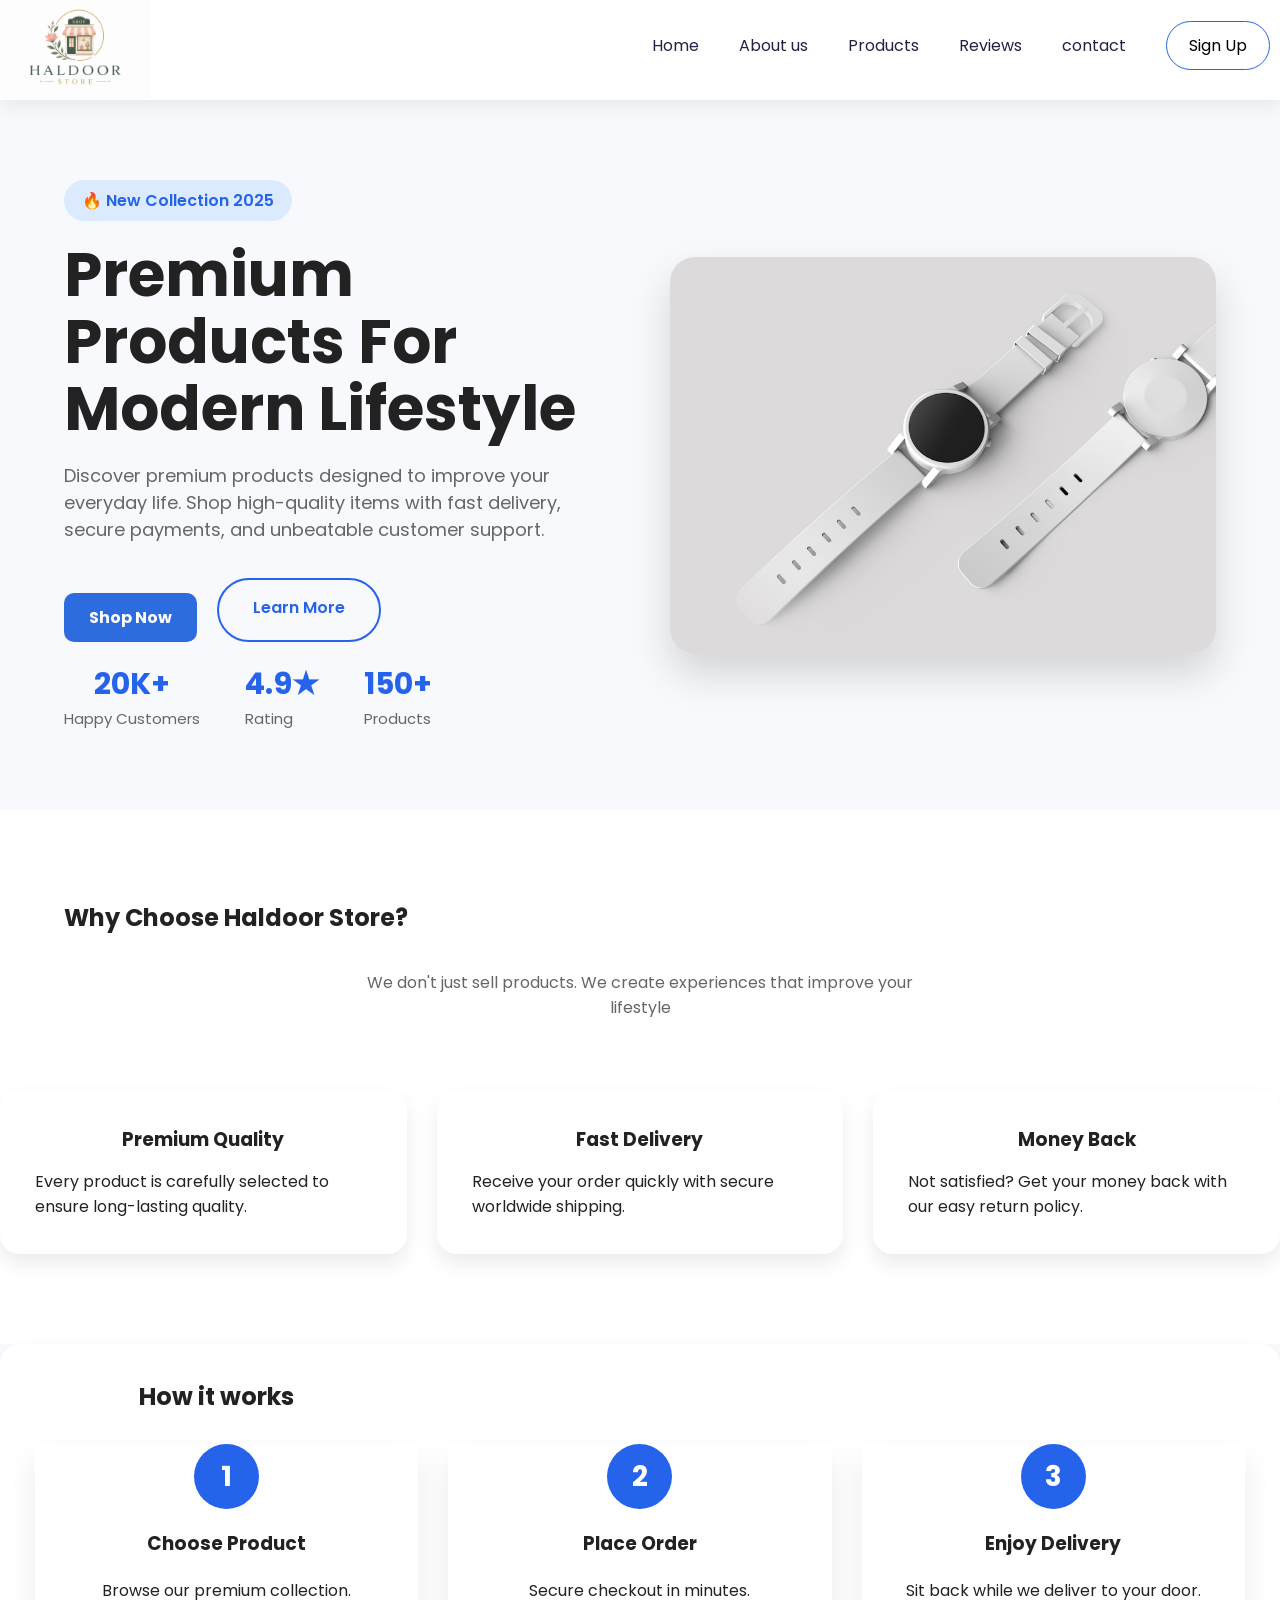
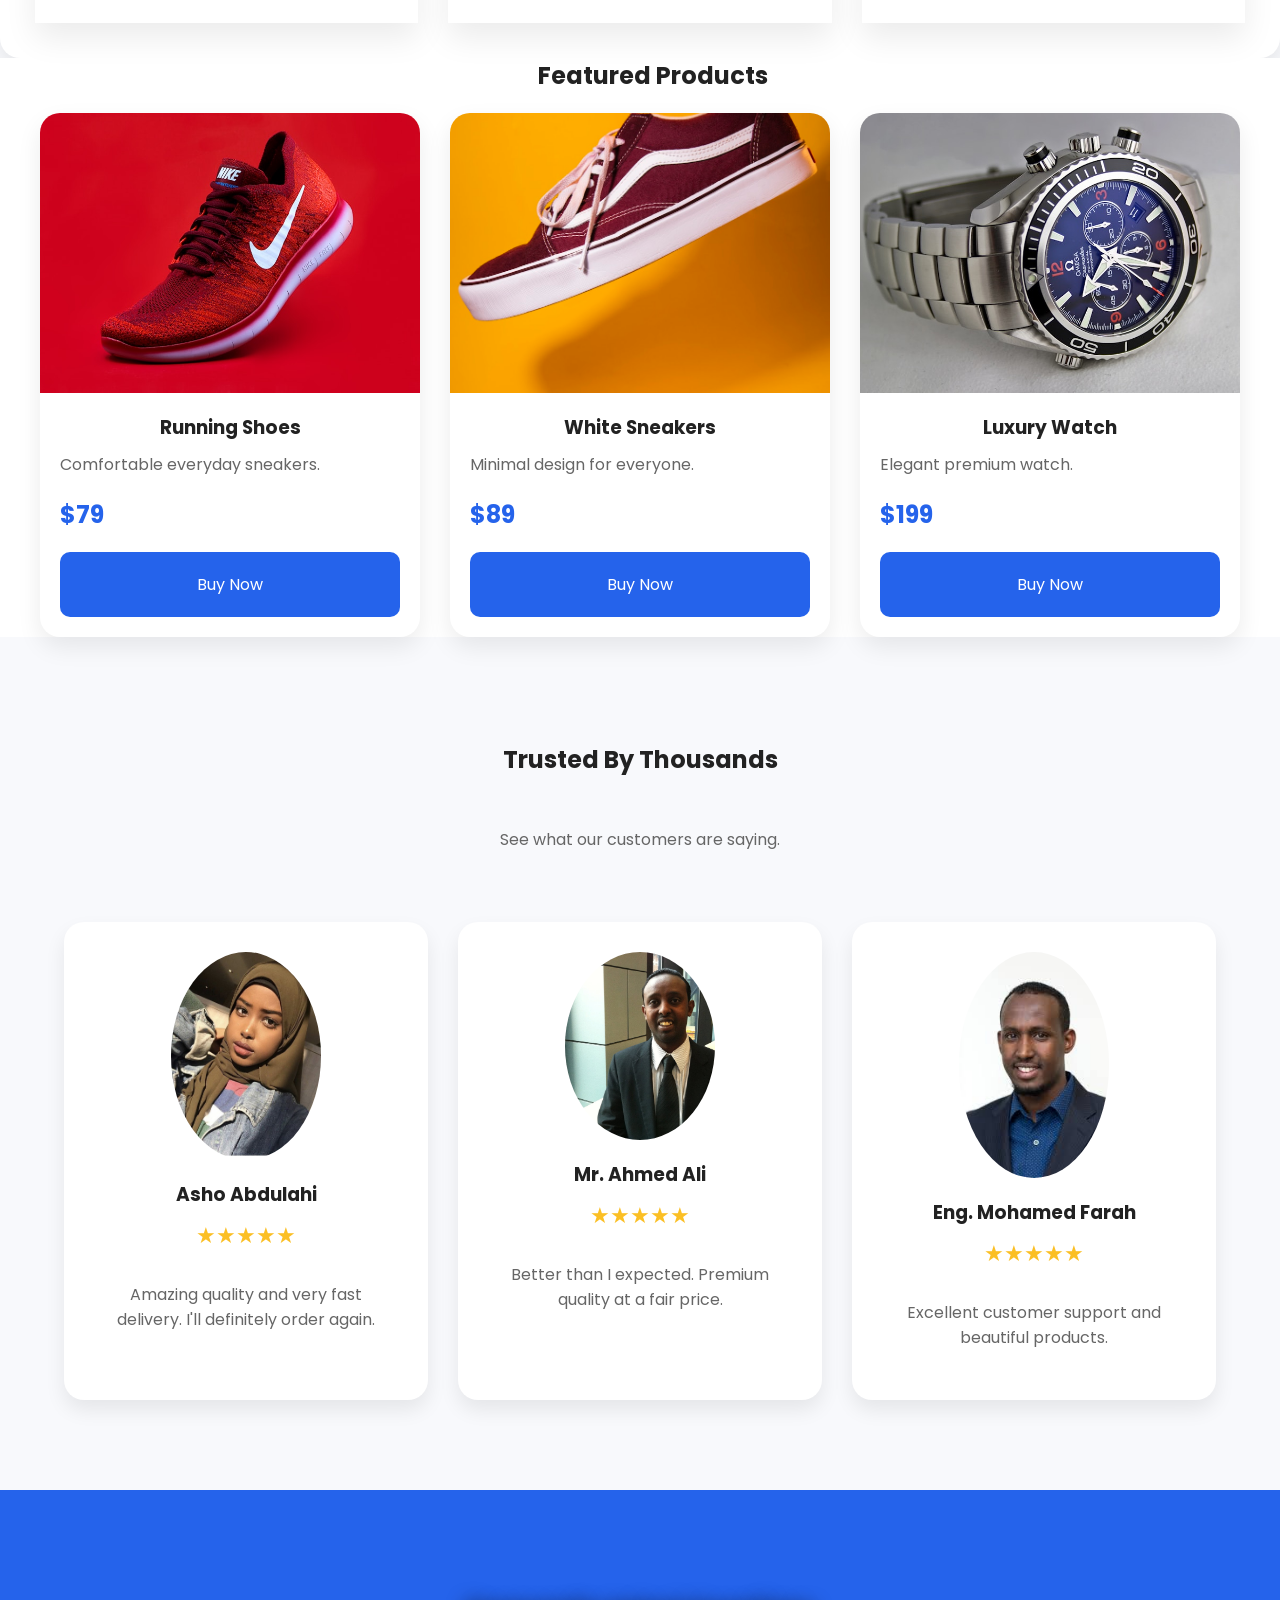
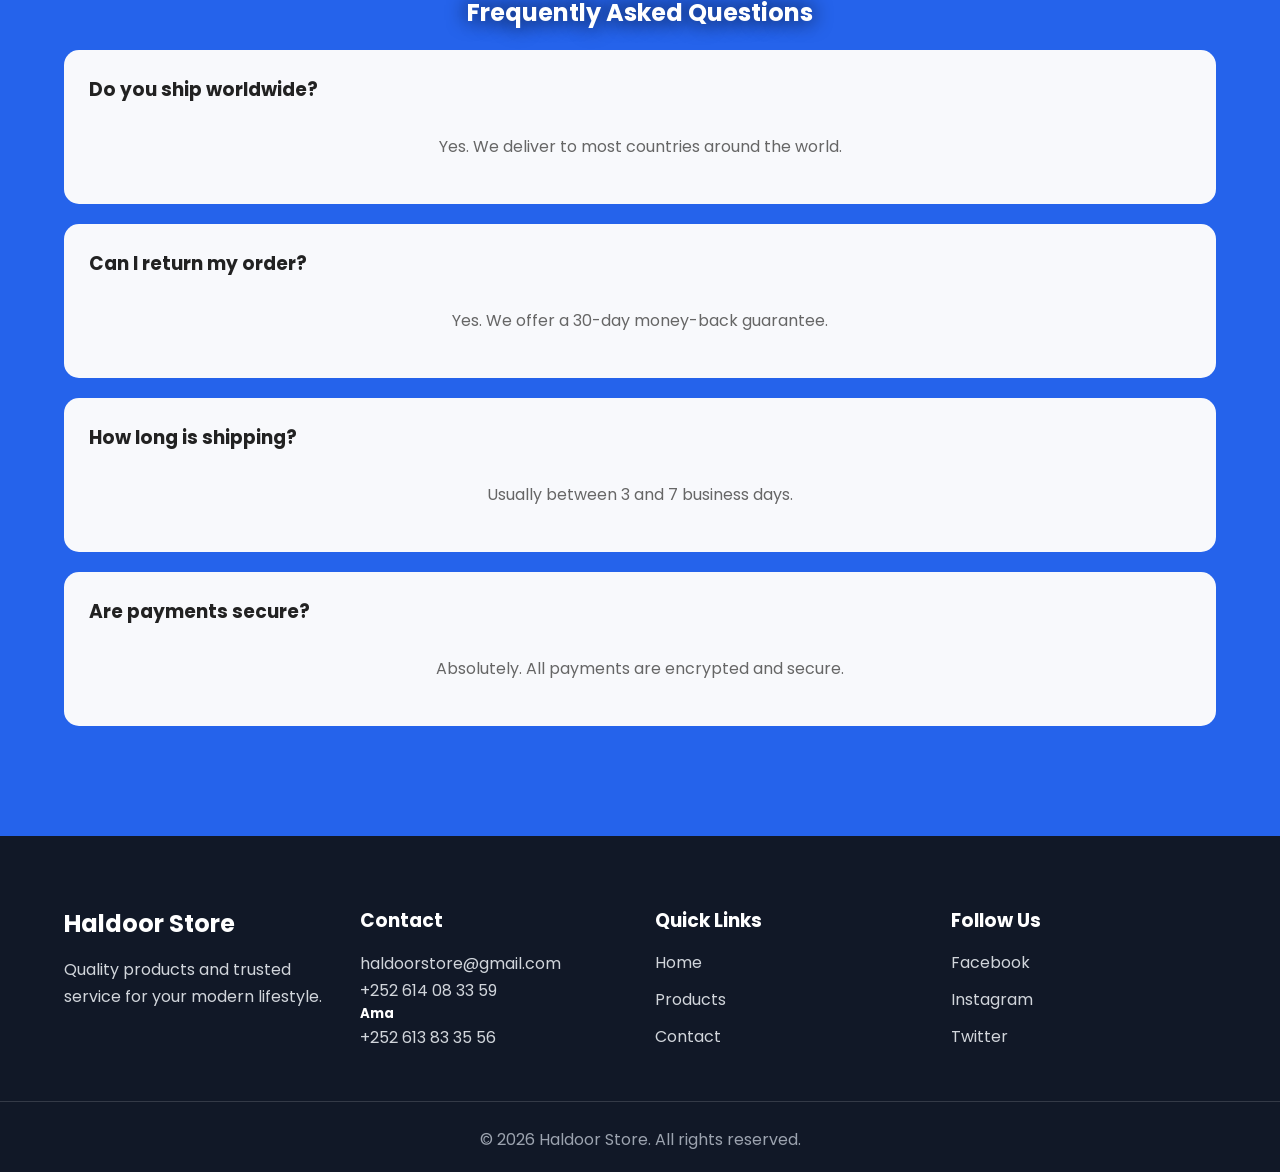
==== commit ce887e47: "Update index.html" ====
--- a/index.html
+++ b/index.html
@@ -19,7 +19,7 @@
                 <ul>
                     <li><a href="index.html">Home</a></li>
 
-                    <li><a href="about.html">About</a></li>
+                    <li><a href="about.html">About us</a></li>
 
 
                     <li><a href="products.html">Products</a></li>
